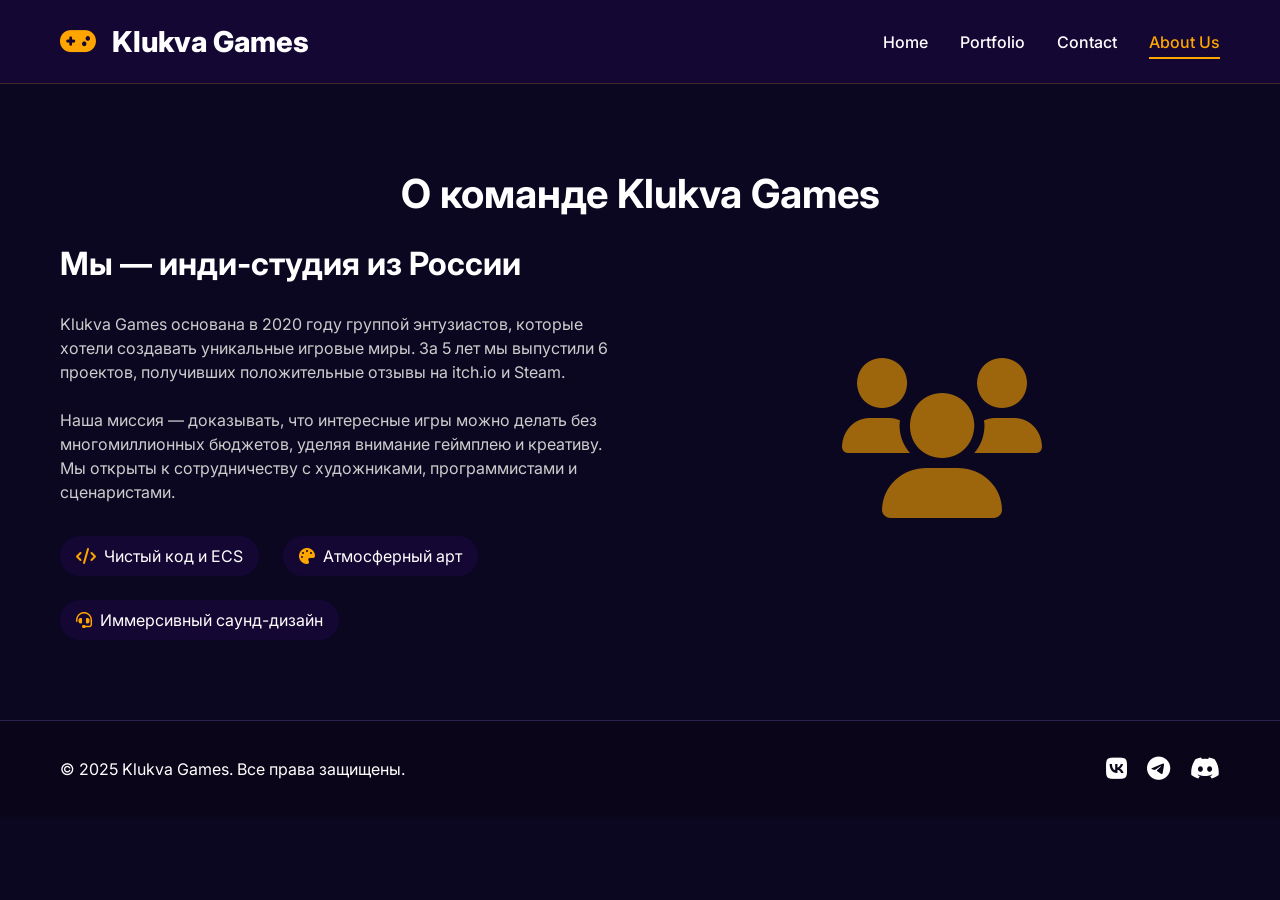
==== about.html @ 4b92cf93 "Add Maket" ====
<!DOCTYPE html>
<html lang="ru">
<head>
    <meta charset="UTF-8">
    <meta name="viewport" content="width=device-width, initial-scale=1.0">
    <title>Klukva Games | О нас</title>
    <link rel="stylesheet" href="https://cdnjs.cloudflare.com/ajax/libs/font-awesome/6.0.0-beta3/css/all.min.css">
    <link href="https://fonts.googleapis.com/css2?family=Inter:wght@400;500;600;700;800&display=swap" rel="stylesheet">
    <link rel="stylesheet" href="style.css">
</head>
<body>
    <header>
        <div class="container header-container">
            <div class="logo">
                <i class="fas fa-gamepad"></i> Klukva Games
            </div>
            <nav>
                <ul>
                    <li><a href="index.html">Home</a></li>
                    <li><a href="portfolio.html">Portfolio</a></li>
                    <li><a href="contact.html">Contact</a></li>
                    <li><a href="about.html" class="active">About Us</a></li>
                </ul>
            </nav>
            <div class="mobile-menu">
                <i class="fas fa-bars"></i>
            </div>
        </div>
    </header>

    <main>
        <section id="about">
            <div class="container">
                <h1 class="section-title">О команде Klukva Games</h1>
                <div class="about-content">
                    <div class="about-text">
                        <h2>Мы — инди-студия из России</h2>
                        <p>Klukva Games основана в 2020 году группой энтузиастов, которые хотели создавать уникальные игровые миры. За 5 лет мы выпустили 6 проектов, получивших положительные отзывы на itch.io и Steam.</p>
                        <p>Наша миссия — доказывать, что интересные игры можно делать без многомиллионных бюджетов, уделяя внимание геймплею и креативу. Мы открыты к сотрудничеству с художниками, программистами и сценаристами.</p>
                        <div class="team-values">
                            <div class="value">
                                <i class="fas fa-code"></i>
                                <span>Чистый код и ECS</span>
                            </div>
                            <div class="value">
                                <i class="fas fa-palette"></i>
                                <span>Атмосферный арт</span>
                            </div>
                            <div class="value">
                                <i class="fas fa-headset"></i>
                                <span>Иммерсивный саунд-дизайн</span>
                            </div>
                        </div>
                    </div>
                    <div class="about-image">
                        <i class="fas fa-users"></i>
                    </div>
                </div>
            </div>
        </section>
    </main>

    <footer>
        <div class="container">
            <p>&copy; 2025 Klukva Games. Все права защищены.</p>
            <div class="social">
                <a href="#"><i class="fab fa-vk"></i></a>
                <a href="#"><i class="fab fa-telegram"></i></a>
                <a href="#"><i class="fab fa-discord"></i></a>
            </div>
        </div>
    </footer>

    <script>
        const menuBtn = document.querySelector('.mobile-menu');
        const navUl = document.querySelector('nav ul');
        menuBtn.addEventListener('click', () => {
            navUl.classList.toggle('show');
        });
    </script>
</body>
</html>
---- style.css ----
/* ========== Базовые настройки ========== */
* {
    margin: 0;
    padding: 0;
    box-sizing: border-box;
}

body {
    font-family: 'Inter', sans-serif;
    background-color: #0B0721;
    color: #fff;
    line-height: 1.5;
}

.container {
    max-width: 1200px;
    margin: 0 auto;
    padding: 0 20px;
}

/* ========== Хедер и навигация ========== */
header {
    background-color: #150734;
    padding: 20px 0;
    position: sticky;
    top: 0;
    z-index: 100;
    border-bottom: 1px solid rgba(255, 165, 0, 0.2);
}

.header-container {
    display: flex;
    justify-content: space-between;
    align-items: center;
    flex-wrap: wrap;
}

.logo {
    font-size: 1.8rem;
    font-weight: 800;
    color: #fff;
}

.logo i {
    color: #FFA500;
    margin-right: 10px;
}

nav ul {
    display: flex;
    list-style: none;
    gap: 2rem;
}

nav ul li a {
    color: #fff;
    text-decoration: none;
    font-weight: 500;
    transition: 0.3s;
    padding-bottom: 5px;
    border-bottom: 2px solid transparent;
}

nav ul li a:hover,
nav ul li a.active {
    color: #FFA500;
    border-bottom-color: #FFA500;
}

.mobile-menu {
    display: none;
    font-size: 1.8rem;
    cursor: pointer;
    color: #FFA500;
}

/* ========== Кнопки ========== */
.btn {
    display: inline-block;
    padding: 12px 28px;
    border-radius: 0;
    font-weight: 600;
    text-decoration: none;
    transition: 0.3s;
    cursor: pointer;
    border: none;
}

.btn-primary {
    background-color: #FFA500;
    color: #150734;
}

.btn-primary:hover {
    background-color: #e69500;
    transform: translateY(-2px);
}

.btn-secondary {
    background-color: transparent;
    border: 2px solid #FFA500;
    color: #FFA500;
}

.btn-secondary:hover {
    background-color: #FFA500;
    color: #150734;
}

/* ========== Hero секция (Home) ========== */
#hero {
    padding: 80px 0;
    background: linear-gradient(135deg, #0B0721, #150734);
}

.hero-grid {
    display: grid;
    grid-template-columns: 1fr 1fr;
    align-items: center;
    gap: 3rem;
}

.hero-content h1 {
    font-size: 3rem;
    font-weight: 800;
    margin-bottom: 1.5rem;
    line-height: 1.2;
}

.hero-content h1 span {
    color: #FFA500;
}

.hero-content p {
    font-size: 1.1rem;
    color: #ddd;
    margin-bottom: 2rem;
}

.hero-buttons {
    display: flex;
    gap: 1rem;
}

.hero-image {
    text-align: center;
    font-size: 12rem;
    color: #FFA500;
    opacity: 0.7;
}

/* ========== Преимущества (Home) ========== */
#features {
    padding: 80px 0;
    background-color: #0B0721;
}

#features h2 {
    text-align: center;
    font-size: 2rem;
    margin-bottom: 3rem;
    color: #fff;
}

.features-grid {
    display: grid;
    grid-template-columns: repeat(auto-fit, minmax(250px, 1fr));
    gap: 2rem;
}

.feature-card {
    background-color: #150734;
    padding: 2rem;
    text-align: center;
    border-radius: 12px;
    transition: 0.3s;
}

.feature-card i {
    font-size: 3rem;
    color: #FFA500;
    margin-bottom: 1rem;
}

.feature-card h3 {
    margin-bottom: 0.5rem;
}

/* ========== Портфолио (сетка карточек) ========== */
#portfolio {
    padding: 80px 0;
}

.section-title {
    text-align: center;
    font-size: 2.5rem;
    margin-bottom: 1rem;
    color: #fff;
}

.section-subtitle {
    text-align: center;
    color: #ccc;
    margin-bottom: 3rem;
}

.portfolio-grid {
    display: grid;
    grid-template-columns: repeat(auto-fill, minmax(300px, 1fr));
    gap: 2rem;
}

.game-card {
    background-color: #150734;
    border-radius: 12px;
    overflow: hidden;
    transition: transform 0.3s, box-shadow 0.3s;
    box-shadow: 0 10px 20px rgba(0,0,0,0.3);
}

.game-card:hover {
    transform: translateY(-8px);
    box-shadow: 0 20px 30px rgba(0,0,0,0.5);
}

.card-img {
    height: 200px;
    display: flex;
    align-items: center;
    justify-content: center;
    font-size: 4rem;
    color: #FFA500;
    background-size: cover;
}

.card-content {
    padding: 1.5rem;
}

.card-content h3 {
    font-size: 1.4rem;
    margin-bottom: 0.75rem;
    color: #FFA500;
}

.card-content p {
    color: #ddd;
    font-size: 0.95rem;
}

/* ========== Страница контактов ========== */
#contact-page {
    padding: 80px 0;
}

.contact-grid {
    display: grid;
    grid-template-columns: 1fr 1fr;
    gap: 3rem;
    background-color: #150734;
    padding: 2rem;
    border-radius: 20px;
}

.contact-info h2 {
    font-size: 1.8rem;
    margin-bottom: 1rem;
}

.contact-info p {
    margin-bottom: 2rem;
    color: #ccc;
}

.contact-details {
    display: flex;
    flex-direction: column;
    gap: 1.5rem;
}

.contact-item {
    display: flex;
    align-items: center;
    gap: 1rem;
    font-size: 1.1rem;
}

.contact-item i {
    font-size: 1.5rem;
    color: #FFA500;
    width: 30px;
}

.contact-form form {
    display: flex;
    flex-direction: column;
    gap: 1rem;
}

.contact-form input,
.contact-form textarea {
    background-color: #0B0721;
    border: 1px solid #2a2350;
    padding: 12px;
    color: #fff;
    border-radius: 8px;
    font-family: inherit;
}

.contact-form input:focus,
.contact-form textarea:focus {
    outline: none;
    border-color: #FFA500;
}

.contact-form button {
    align-self: flex-start;
}

/* ========== Страница About ========== */
#about {
    padding: 80px 0;
}

.about-content {
    display: grid;
    grid-template-columns: 1fr 1fr;
    gap: 3rem;
    align-items: center;
}

.about-text h2 {
    font-size: 2rem;
    margin-bottom: 1.5rem;
}

.about-text p {
    margin-bottom: 1.5rem;
    color: #ccc;
}

.team-values {
    display: flex;
    flex-wrap: wrap;
    gap: 1.5rem;
    margin-top: 2rem;
}

.value {
    display: flex;
    align-items: center;
    gap: 0.5rem;
    background-color: #150734;
    padding: 0.5rem 1rem;
    border-radius: 40px;
}

.value i {
    color: #FFA500;
}

.about-image {
    text-align: center;
    font-size: 10rem;
    color: #FFA500;
    opacity: 0.6;
}

/* ========== Footer ========== */
footer {
    background-color: #0a0518;
    padding: 30px 0;
    text-align: center;
    border-top: 1px solid #2a2350;
}

footer .container {
    display: flex;
    justify-content: space-between;
    align-items: center;
    flex-wrap: wrap;
    gap: 1rem;
}

.social a {
    color: #fff;
    font-size: 1.5rem;
    margin-left: 1rem;
    transition: 0.3s;
}

.social a:hover {
    color: #FFA500;
}

/* ========== Адаптивность ========== */
@media (max-width: 768px) {
    .hero-grid, .contact-grid, .about-content {
        grid-template-columns: 1fr;
    }
    
    .hero-content h1 {
        font-size: 2.2rem;
    }
    
    .hero-image {
        font-size: 6rem;
    }
    
    nav ul {
        display: none;
        flex-direction: column;
        position: absolute;
        top: 70px;
        left: 0;
        width: 100%;
        background-color: #150734;
        padding: 1rem 0;
        text-align: center;
        border-bottom: 1px solid #FFA500;
    }
    
    nav ul.show {
        display: flex;
    }
    
    .mobile-menu {
        display: block;
    }
    
    .portfolio-grid {
        grid-template-columns: 1fr;
    }
    
    .btn {
        padding: 8px 20px;
    }
}

@media (min-width: 769px) and (max-width: 1024px) {
    .portfolio-grid {
        grid-template-columns: repeat(2, 1fr);
    }
}
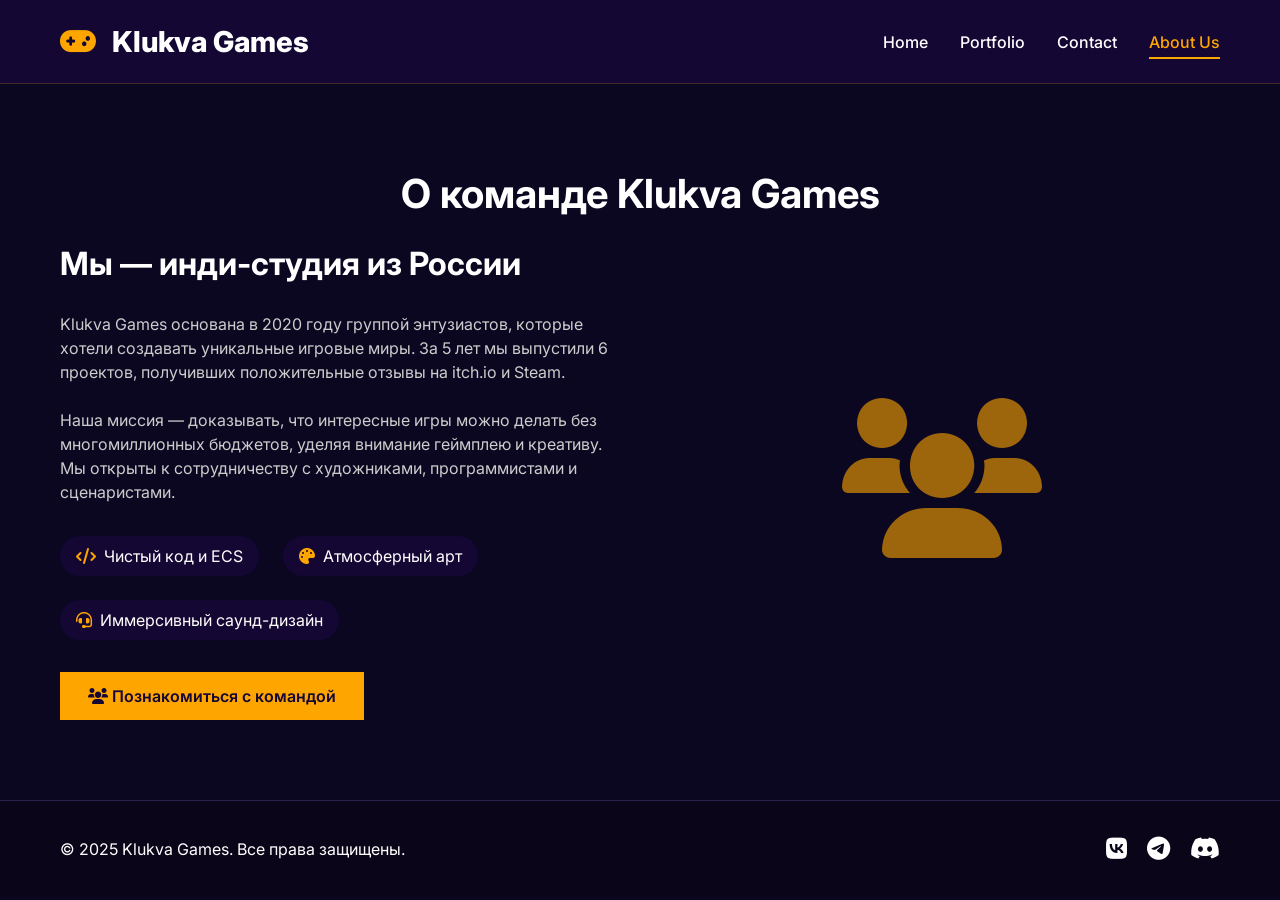
==== commit be355226: "add command page" ====
--- a/about.html
+++ b/about.html
@@ -51,6 +51,12 @@
                                 <span>Иммерсивный саунд-дизайн</span>
                             </div>
                         </div>
+                        <!-- Новая кнопка для перехода на страницу команды -->
+                        <div style="margin-top: 2rem;">
+                            <a href="command_describe.html" class="btn btn-primary">
+                                <i class="fas fa-users"></i> Познакомиться с командой
+                            </a>
+                        </div>
                     </div>
                     <div class="about-image">
                         <i class="fas fa-users"></i>
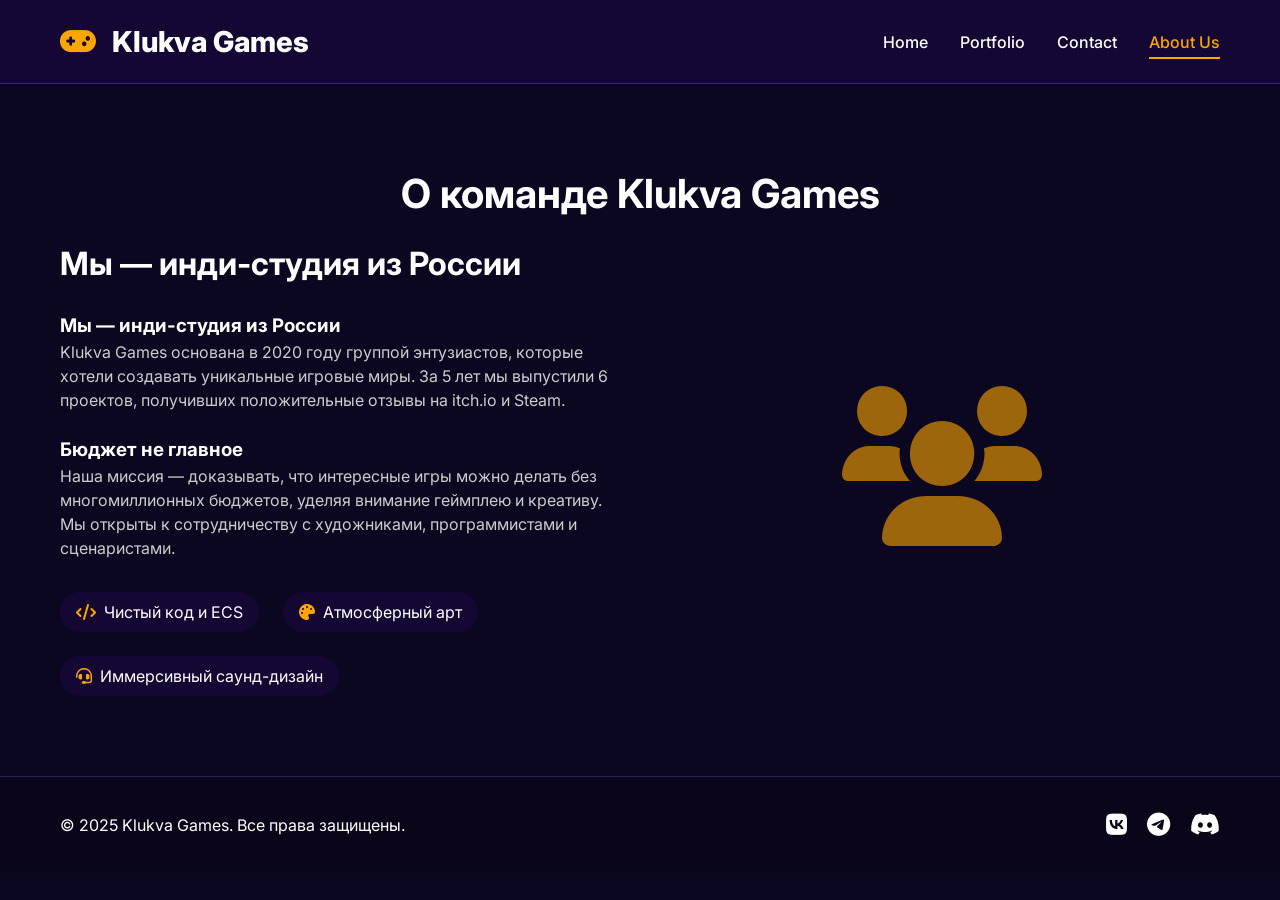
==== commit 3a567bf1: "Update about" ====
--- a/about.html
+++ b/about.html
@@ -35,7 +35,9 @@
                 <div class="about-content">
                     <div class="about-text">
                         <h2>Мы — инди-студия из России</h2>
+                        <h3>Мы — инди-студия из России</h3>
                         <p>Klukva Games основана в 2020 году группой энтузиастов, которые хотели создавать уникальные игровые миры. За 5 лет мы выпустили 6 проектов, получивших положительные отзывы на itch.io и Steam.</p>
+                        <h3>Бюджет не главное</h3>
                         <p>Наша миссия — доказывать, что интересные игры можно делать без многомиллионных бюджетов, уделяя внимание геймплею и креативу. Мы открыты к сотрудничеству с художниками, программистами и сценаристами.</p>
                         <div class="team-values">
                             <div class="value">
@@ -50,12 +52,6 @@
                                 <i class="fas fa-headset"></i>
                                 <span>Иммерсивный саунд-дизайн</span>
                             </div>
-                        </div>
-                        <!-- Новая кнопка для перехода на страницу команды -->
-                        <div style="margin-top: 2rem;">
-                            <a href="command_describe.html" class="btn btn-primary">
-                                <i class="fas fa-users"></i> Познакомиться с командой
-                            </a>
                         </div>
                     </div>
                     <div class="about-image">
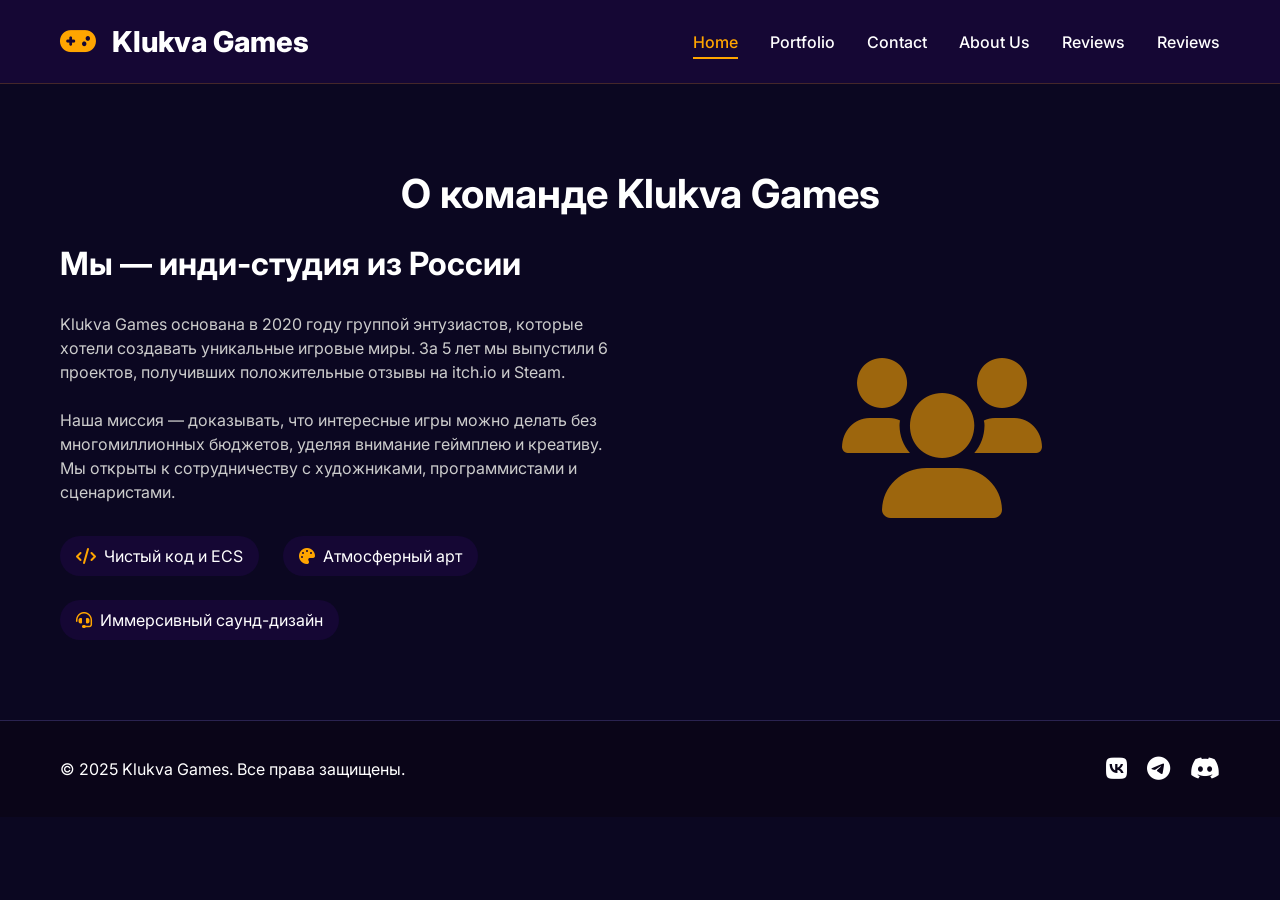
==== commit 8099d091: "Update headers links" ====
--- a/about.html
+++ b/about.html
@@ -16,10 +16,12 @@
             </div>
             <nav>
                 <ul>
-                    <li><a href="index.html">Home</a></li>
+                    <li><a href="index.html" class="active">Home</a></li>
                     <li><a href="portfolio.html">Portfolio</a></li>
                     <li><a href="contact.html">Contact</a></li>
-                    <li><a href="about.html" class="active">About Us</a></li>
+                    <li><a href="about.html">About Us</a></li>
+                    <li><a href="reviews.html">Reviews</a></li>
+                    <li><a href="price.html">Reviews</a></li>
                 </ul>
             </nav>
             <div class="mobile-menu">
@@ -35,9 +37,7 @@
                 <div class="about-content">
                     <div class="about-text">
                         <h2>Мы — инди-студия из России</h2>
-                        <h3>Мы — инди-студия из России</h3>
                         <p>Klukva Games основана в 2020 году группой энтузиастов, которые хотели создавать уникальные игровые миры. За 5 лет мы выпустили 6 проектов, получивших положительные отзывы на itch.io и Steam.</p>
-                        <h3>Бюджет не главное</h3>
                         <p>Наша миссия — доказывать, что интересные игры можно делать без многомиллионных бюджетов, уделяя внимание геймплею и креативу. Мы открыты к сотрудничеству с художниками, программистами и сценаристами.</p>
                         <div class="team-values">
                             <div class="value">
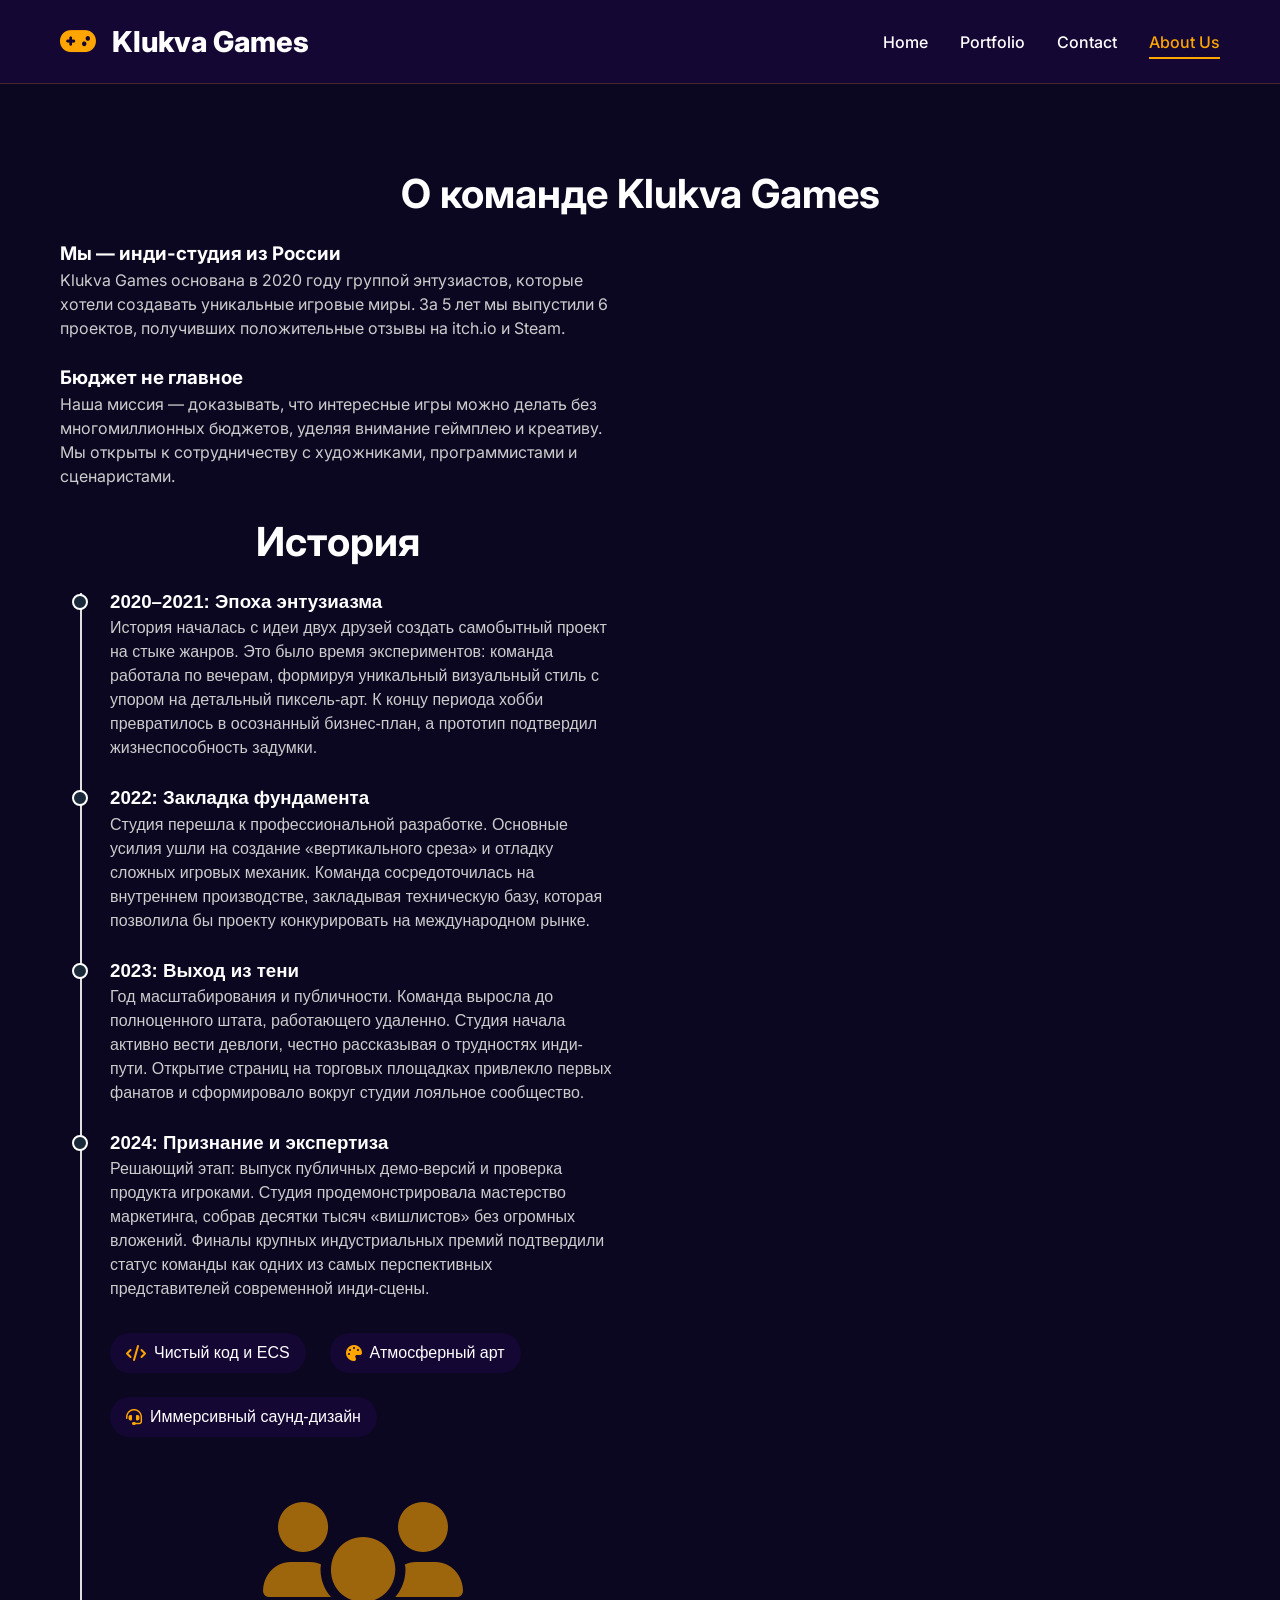
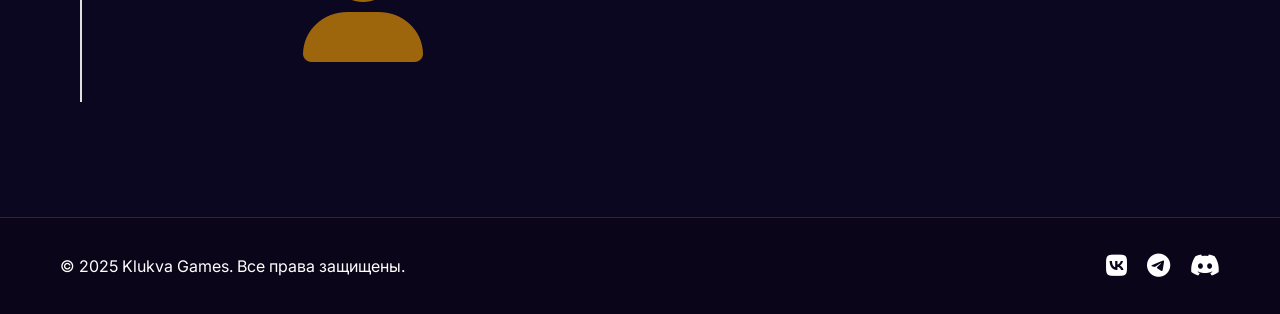
==== commit e6caadaf: "Update about" ====
--- a/about.html
+++ b/about.html
@@ -16,12 +16,10 @@
             </div>
             <nav>
                 <ul>
-                    <li><a href="index.html" class="active">Home</a></li>
+                    <li><a href="index.html">Home</a></li>
                     <li><a href="portfolio.html">Portfolio</a></li>
                     <li><a href="contact.html">Contact</a></li>
-                    <li><a href="about.html">About Us</a></li>
-                    <li><a href="reviews.html">Reviews</a></li>
-                    <li><a href="price.html">Reviews</a></li>
+                    <li><a href="about.html" class="active">About Us</a></li>
                 </ul>
             </nav>
             <div class="mobile-menu">
@@ -36,9 +34,31 @@
                 <h1 class="section-title">О команде Klukva Games</h1>
                 <div class="about-content">
                     <div class="about-text">
-                        <h2>Мы — инди-студия из России</h2>
+                        
+                        
+                        <h3>Мы — инди-студия из России</h3>
                         <p>Klukva Games основана в 2020 году группой энтузиастов, которые хотели создавать уникальные игровые миры. За 5 лет мы выпустили 6 проектов, получивших положительные отзывы на itch.io и Steam.</p>
+                        
+                        <h3>Бюджет не главное</h3>
                         <p>Наша миссия — доказывать, что интересные игры можно делать без многомиллионных бюджетов, уделяя внимание геймплею и креативу. Мы открыты к сотрудничеству с художниками, программистами и сценаристами.</p>
+                        
+                        <h1 class="section-title">История</h1>
+                        <div class="history-container">
+                        <div class="history-item">
+                            
+                        <h3>2020–2021: Эпоха энтузиазма</h3>
+                        <p>История началась с идеи двух друзей создать самобытный проект на стыке жанров. Это было время экспериментов: команда работала по вечерам, формируя уникальный визуальный стиль с упором на детальный пиксель-арт. К концу периода хобби превратилось в осознанный бизнес-план, а прототип подтвердил жизнеспособность задумки.</p>
+                        <div class="history-item">
+                        <h3>2022: Закладка фундамента</h3>
+                        <p>Студия перешла к профессиональной разработке. Основные усилия ушли на создание «вертикального среза» и отладку сложных игровых механик. Команда сосредоточилась на внутреннем производстве, закладывая техническую базу, которая позволила бы проекту конкурировать на международном рынке.</p>
+                        <div class="history-item">
+                        <h3>2023: Выход из тени</h3>
+                        <p>Год масштабирования и публичности. Команда выросла до полноценного штата, работающего удаленно. Студия начала активно вести девлоги, честно рассказывая о трудностях инди-пути. Открытие страниц на торговых площадках привлекло первых фанатов и сформировало вокруг студии лояльное сообщество.</p>
+                        <div class="history-item">
+                        <h3>2024: Признание и экспертиза</h3>
+                        <p>Решающий этап: выпуск публичных демо-версий и проверка продукта игроками. Студия продемонстрировала мастерство маркетинга, собрав десятки тысяч «вишлистов» без огромных вложений. Финалы крупных индустриальных премий подтвердили статус команды как одних из самых перспективных представителей современной инди-сцены.</p>
+                        </div>
+                        </div>
                         <div class="team-values">
                             <div class="value">
                                 <i class="fas fa-code"></i>
--- a/style.css
+++ b/style.css
@@ -441,4 +441,49 @@
     .portfolio-grid {
         grid-template-columns: repeat(2, 1fr);
     }
-}+}
+
+   .history-container {
+    position: relative;
+    /* 1. Устанавливаем отступ от линии до текста */
+    padding-left: 30px; 
+    margin-left: 20px;
+    font-family: sans-serif;
+  }
+
+  .history-container::before {
+    content: "";
+    position: absolute;
+    /* 2. Линия стоит в нулевой точке */
+    left: 0;
+    top: 5px;
+    bottom: 5px;
+    width: 2px;
+    background-color: #e0e0e0;
+  }
+
+  .history-item {
+    position: relative;
+    margin-bottom: 30px;
+  }
+
+  .history-item::before {
+    content: "";
+    position: absolute;
+    /* 3. Двигаем точку влево ровно на столько же, сколько padding у контейнера */
+    left: -30px; 
+    /* 4. Центрируем саму точку относительно линии */
+    transform: translateX(-50%);
+    
+    top: 6px;
+    width: 12px;
+    height: 12px;
+    background-color: #1a2a3a;
+    border: 2px solid white;
+    border-radius: 50%;
+    z-index: 2;
+  }
+  
+  .history-item:last-child::after {
+    display: none;
+  }
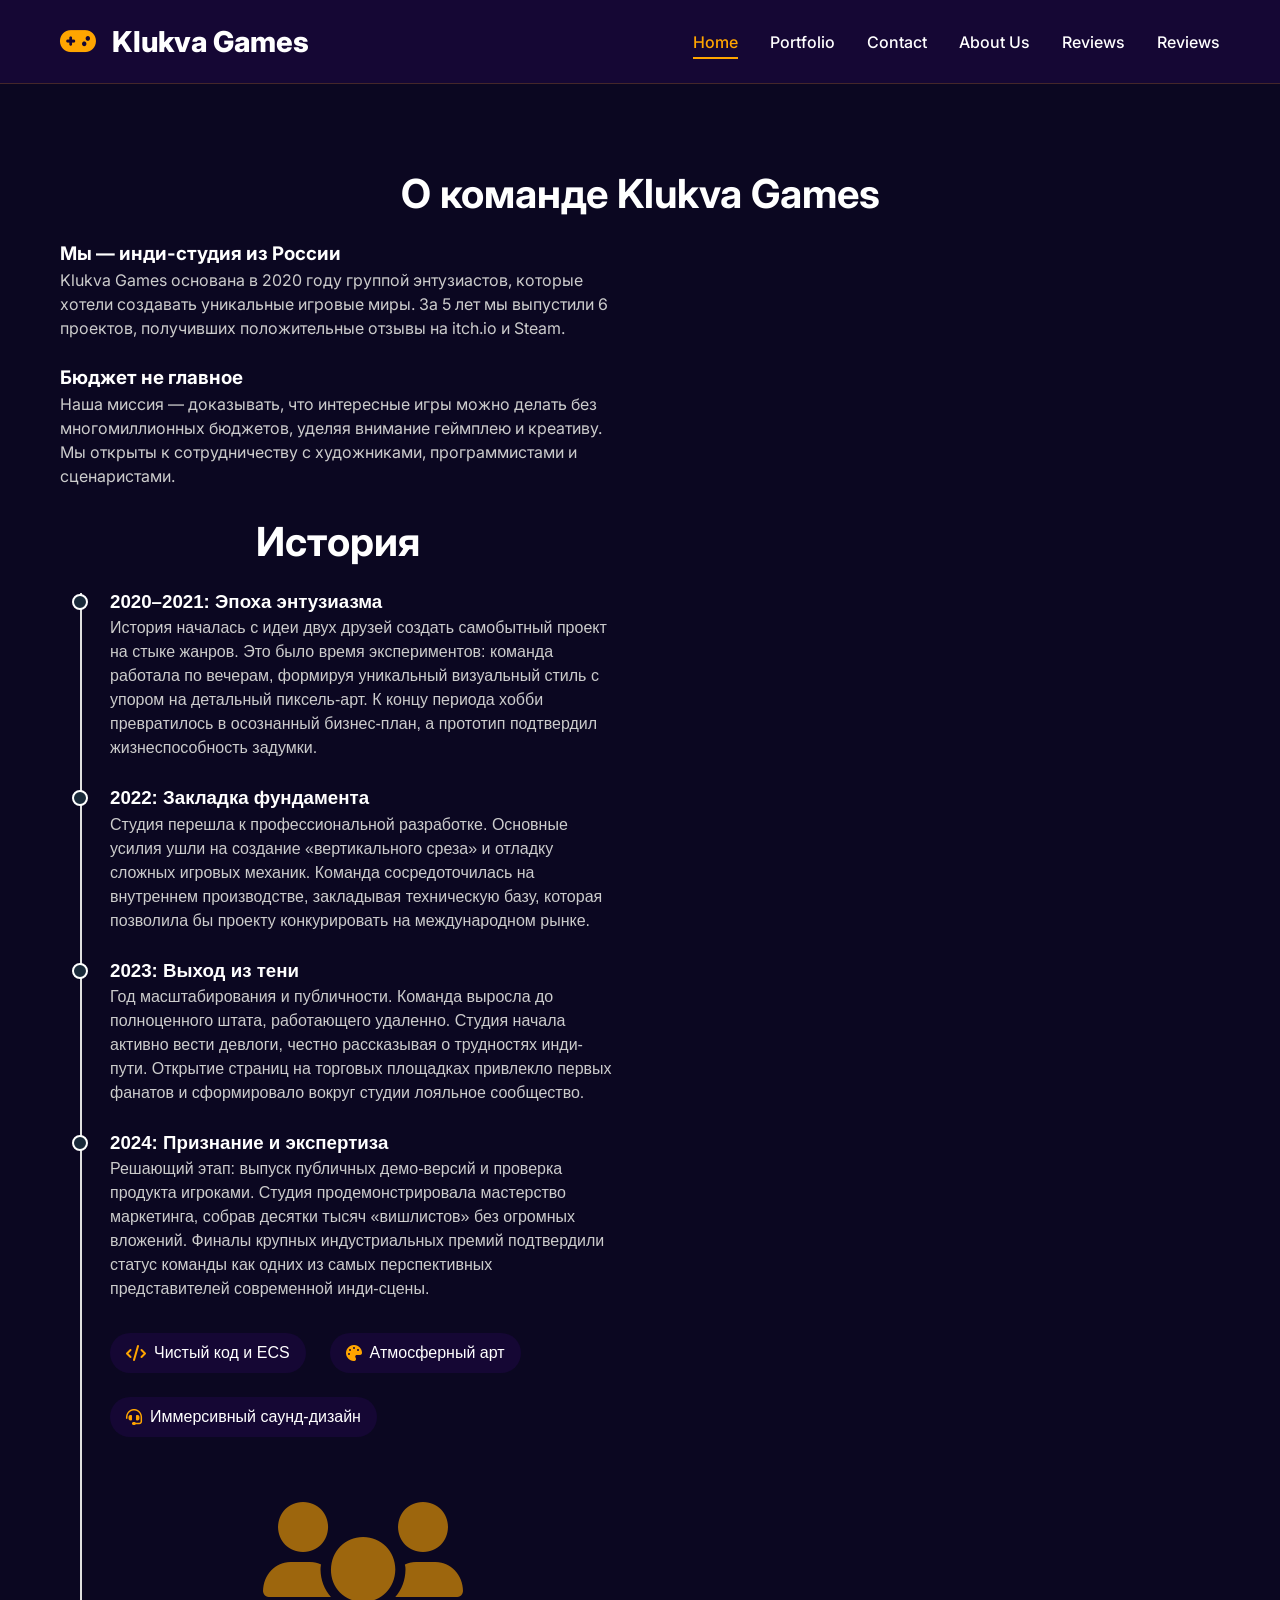
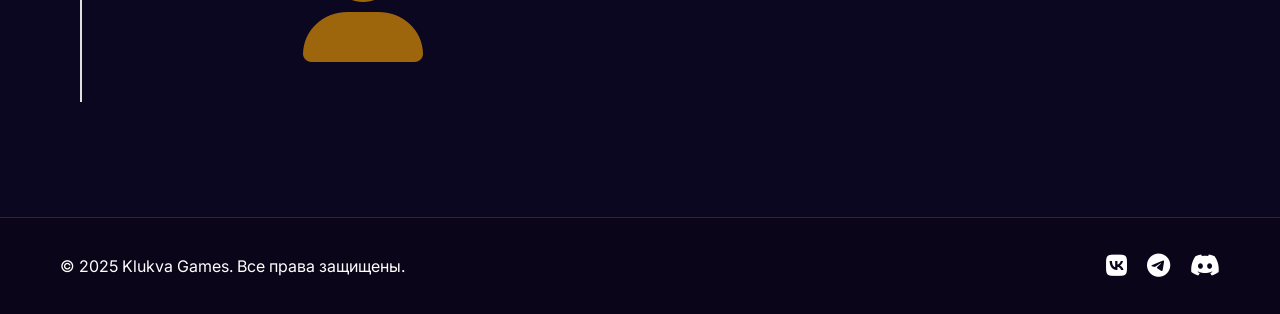
==== commit d9663981: "Merge branch 'feature/about_page'" ====
--- a/about.html
+++ b/about.html
@@ -16,10 +16,12 @@
             </div>
             <nav>
                 <ul>
-                    <li><a href="index.html">Home</a></li>
+                    <li><a href="index.html" class="active">Home</a></li>
                     <li><a href="portfolio.html">Portfolio</a></li>
                     <li><a href="contact.html">Contact</a></li>
-                    <li><a href="about.html" class="active">About Us</a></li>
+                    <li><a href="about.html">About Us</a></li>
+                    <li><a href="reviews.html">Reviews</a></li>
+                    <li><a href="price.html">Reviews</a></li>
                 </ul>
             </nav>
             <div class="mobile-menu">
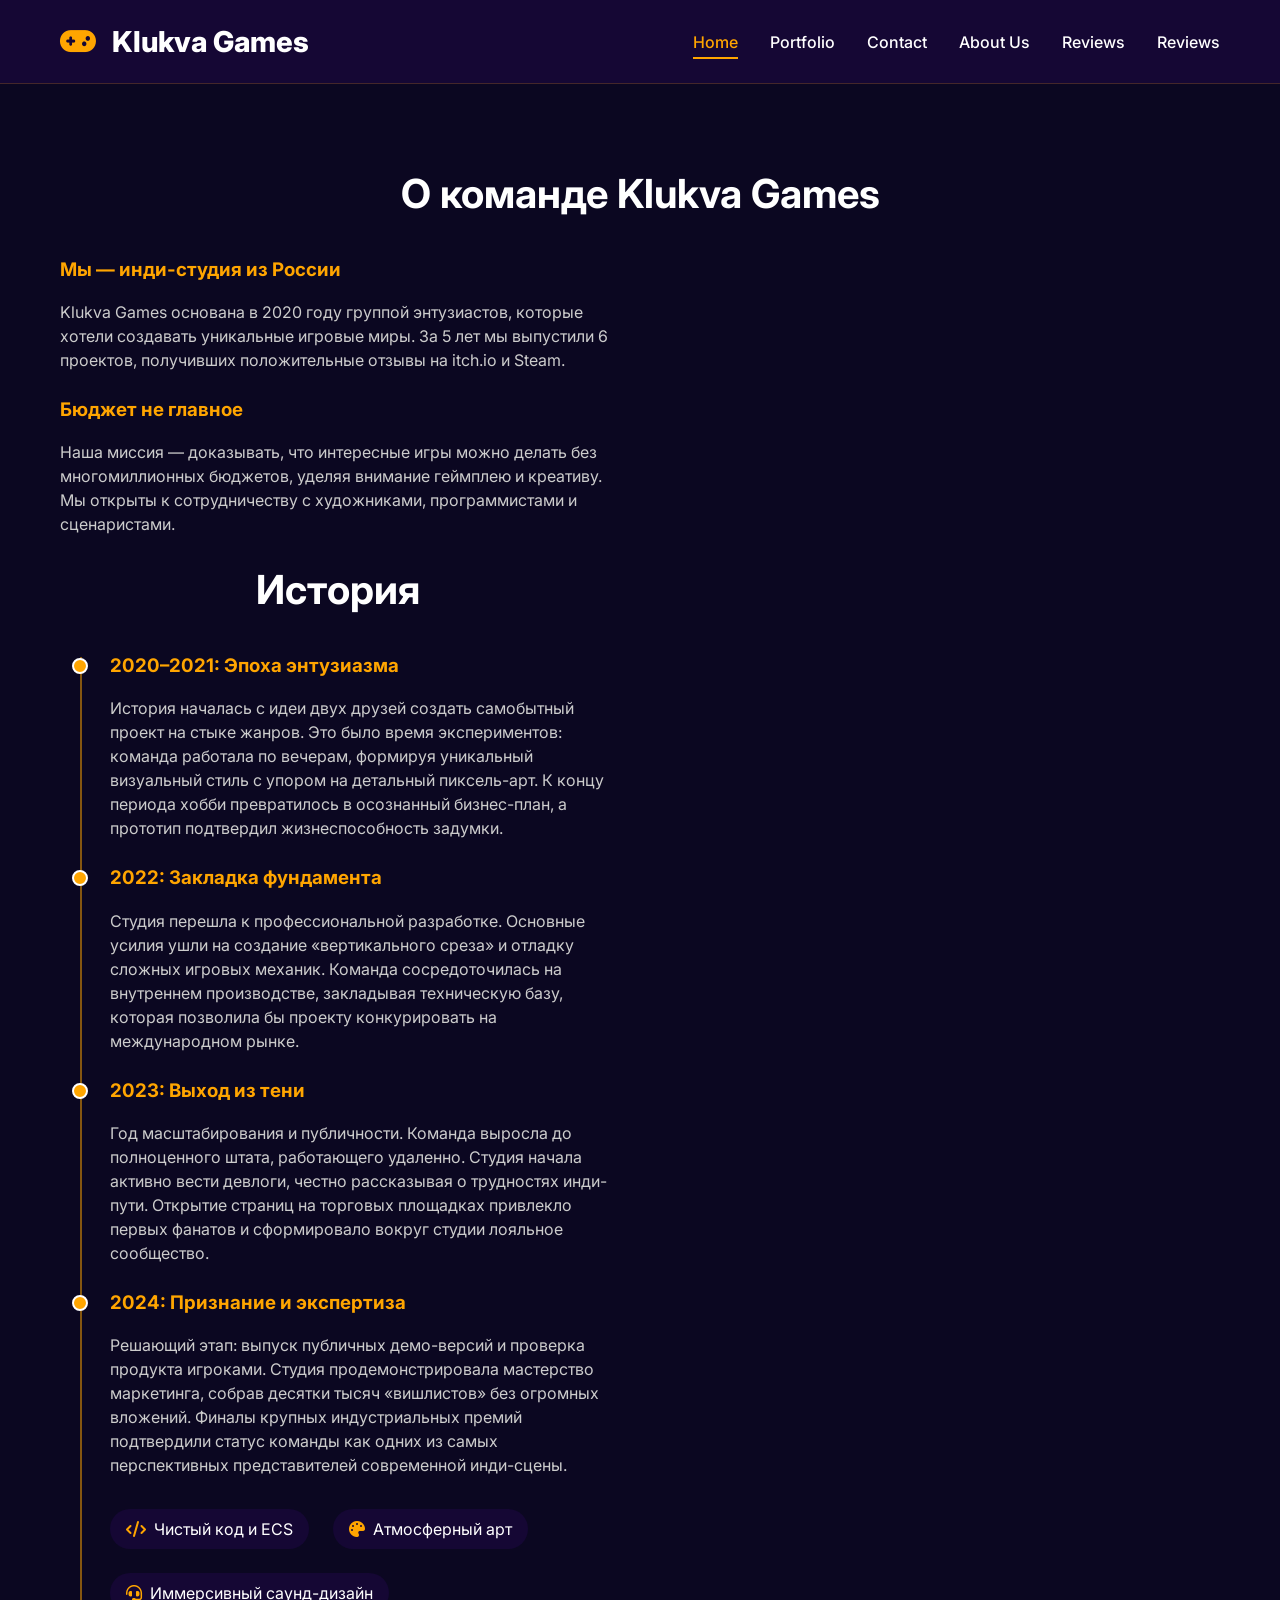
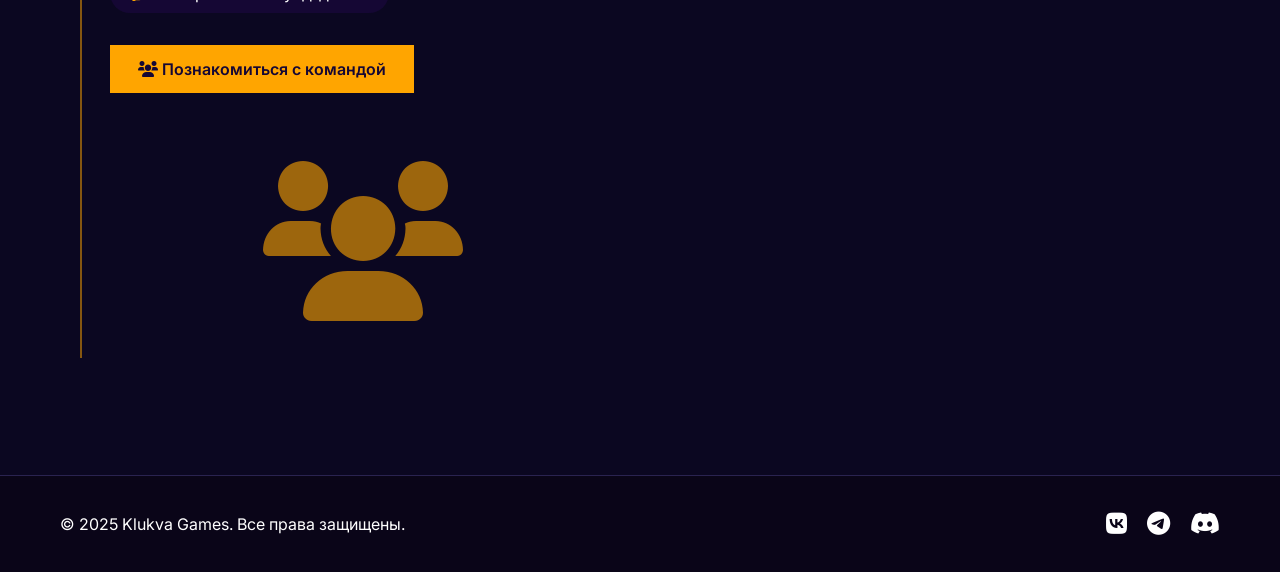
==== commit a7ac2152: "Merge branch 'main' into feature/describe_command" ====
--- a/about.html
+++ b/about.html
@@ -75,6 +75,12 @@
                                 <span>Иммерсивный саунд-дизайн</span>
                             </div>
                         </div>
+                        <!-- Новая кнопка для перехода на страницу команды -->
+                        <div style="margin-top: 2rem;">
+                            <a href="command_describe.html" class="btn btn-primary">
+                                <i class="fas fa-users"></i> Познакомиться с командой
+                            </a>
+                        </div>
                     </div>
                     <div class="about-image">
                         <i class="fas fa-users"></i>
--- a/style.css
+++ b/style.css
@@ -26,6 +26,14 @@
     top: 0;
     z-index: 100;
     border-bottom: 1px solid rgba(255, 165, 0, 0.2);
+    transition: all 0.3s ease;
+}
+
+/* Стиль для скролла (используется в index) */
+header.scrolled {
+    padding: 12px 0;
+    background-color: rgba(21, 7, 52, 0.95);
+    backdrop-filter: blur(10px);
 }
 
 .header-container {
@@ -248,6 +256,14 @@
     font-size: 0.95rem;
 }
 
+/* Стили для цен (price.html) */
+.price {
+    font-size: 1.8rem;
+    font-weight: 700;
+    color: #FFA500;
+    margin: 1rem 0;
+}
+
 /* ========== Страница контактов ========== */
 #contact-page {
     padding: 80px 0;
@@ -329,9 +345,10 @@
     align-items: center;
 }
 
-.about-text h2 {
-    font-size: 2rem;
-    margin-bottom: 1.5rem;
+.about-text h2, .about-text h3 {
+    margin-top: 1rem;
+    margin-bottom: 1rem;
+    color: #FFA500;
 }
 
 .about-text p {
@@ -364,6 +381,108 @@
     font-size: 10rem;
     color: #FFA500;
     opacity: 0.6;
+}
+
+/* Стили для истории (линия времени) */
+.history-container {
+    position: relative;
+    padding-left: 30px;
+    margin-left: 20px;
+    margin-top: 2rem;
+    margin-bottom: 2rem;
+}
+
+.history-container::before {
+    content: "";
+    position: absolute;
+    left: 0;
+    top: 5px;
+    bottom: 5px;
+    width: 2px;
+    background-color: #FFA500;
+    opacity: 0.5;
+}
+
+.history-item {
+    position: relative;
+    margin-bottom: 30px;
+}
+
+.history-item::before {
+    content: "";
+    position: absolute;
+    left: -30px;
+    transform: translateX(-50%);
+    top: 6px;
+    width: 12px;
+    height: 12px;
+    background-color: #FFA500;
+    border: 2px solid #fff;
+    border-radius: 50%;
+    z-index: 2;
+}
+
+/* ========== Спецэффекты для portfolio (радужная рамка) ========== */
+.rainbow-wrapper {
+    position: relative;
+    background: radial-gradient(circle at 10% 20%, #0a0f1f, #03050b);
+    padding: 20px;
+}
+
+.rainbow-border {
+    position: fixed;
+    top: 12px;
+    left: 12px;
+    right: 12px;
+    bottom: 12px;
+    pointer-events: none;
+    z-index: 999;
+    border-radius: 32px;
+    background: linear-gradient(135deg, #ff66cc, #ffcc33, #33ffcc, #3399ff, #ff66cc);
+    background-size: 300% 300%;
+    animation: borderWave 8s ease infinite;
+    padding: 3px;
+    mask: linear-gradient(#fff 0 0) content-box, linear-gradient(#fff 0 0);
+    -webkit-mask: linear-gradient(#fff 0 0) content-box, linear-gradient(#fff 0 0);
+    -webkit-mask-composite: xor;
+    mask-composite: exclude;
+}
+
+@keyframes borderWave {
+    0% { background-position: 0% 50%; }
+    50% { background-position: 100% 50%; }
+    100% { background-position: 0% 50%; }
+}
+
+/* Стеклянные карточки для портфолио (если нужно) */
+.glass-card {
+    background: rgba(18, 22, 45, 0.7);
+    backdrop-filter: blur(10px);
+    border: 1px solid rgba(255, 215, 120, 0.3);
+}
+
+/* ========== Эффекты появления (для index) ========== */
+.reveal {
+    opacity: 0;
+    transform: translateY(50px);
+    transition: 1s all ease;
+}
+
+.reveal.active {
+    opacity: 1;
+    transform: translateY(0);
+}
+
+/* ========== Canvas фон (index) ========== */
+#bg-canvas {
+    position: fixed;
+    top: 0;
+    left: 0;
+    width: 100%;
+    height: 100%;
+    z-index: -1;
+    opacity: 0.4;
+    pointer-events: none;
 }
 
 /* ========== Footer ========== */
@@ -418,6 +537,7 @@
         padding: 1rem 0;
         text-align: center;
         border-bottom: 1px solid #FFA500;
+        z-index: 200;
     }
     
     nav ul.show {
@@ -435,6 +555,10 @@
     .btn {
         padding: 8px 20px;
     }
+
+    .history-container {
+        margin-left: 0;
+    }
 }
 
 @media (min-width: 769px) and (max-width: 1024px) {
@@ -443,47 +567,121 @@
     }
 }
 
-   .history-container {
-    position: relative;
-    /* 1. Устанавливаем отступ от линии до текста */
-    padding-left: 30px; 
-    margin-left: 20px;
-    font-family: sans-serif;
-  }
-
-  .history-container::before {
-    content: "";
-    position: absolute;
-    /* 2. Линия стоит в нулевой точке */
-    left: 0;
-    top: 5px;
-    bottom: 5px;
-    width: 2px;
-    background-color: #e0e0e0;
-  }
-
-  .history-item {
-    position: relative;
-    margin-bottom: 30px;
-  }
-
-  .history-item::before {
-    content: "";
-    position: absolute;
-    /* 3. Двигаем точку влево ровно на столько же, сколько padding у контейнера */
-    left: -30px; 
-    /* 4. Центрируем саму точку относительно линии */
-    transform: translateX(-50%);
-    
-    top: 6px;
-    width: 12px;
-    height: 12px;
-    background-color: #1a2a3a;
-    border: 2px solid white;
-    border-radius: 50%;
-    z-index: 2;
-  }
-  
-  .history-item:last-child::after {
-    display: none;
-  }+/* ========== Отзывы ========== */
+.reviews-grid {
+    display: grid;
+    grid-template-columns: repeat(auto-fill, minmax(320px, 1fr));
+    gap: 2rem;
+    margin: 2rem 0;
+}
+
+.review-card {
+    background: rgba(21, 7, 52, 0.7);
+    backdrop-filter: blur(4px);
+    border: 1px solid rgba(255, 165, 0, 0.2);
+    border-radius: 24px;
+    padding: 1.8rem;
+    transition: transform 0.3s, box-shadow 0.3s;
+}
+
+.review-card:hover {
+    transform: translateY(-5px);
+    border-color: #FFA500;
+    box-shadow: 0 15px 30px rgba(0,0,0,0.4);
+}
+
+.game-badge {
+    display: inline-block;
+    background: rgba(255, 165, 0, 0.15);
+    color: #FFA500;
+    font-size: 0.75rem;
+    font-weight: 600;
+    text-transform: uppercase;
+    letter-spacing: 1px;
+    padding: 0.3rem 1rem;
+    border-radius: 30px;
+    margin-bottom: 1.2rem;
+    border-left: 3px solid #FFA500;
+}
+
+.review-text {
+    font-size: 1rem;
+    line-height: 1.5;
+    color: #ddd;
+    margin-bottom: 1.5rem;
+    quotes: "“" "”" "‘" "’";
+}
+
+.review-text::before {
+    content: "“";
+    font-size: 1.5rem;
+    color: #FFA500;
+    margin-right: 3px;
+}
+
+.review-text::after {
+    content: "”";
+    font-size: 1.5rem;
+    color: #FFA500;
+    margin-left: 3px;
+    vertical-align: bottom;
+}
+
+.reviewer {
+    display: flex;
+    align-items: center;
+    gap: 1rem;
+    border-top: 1px dashed rgba(255, 165, 0, 0.3);
+    padding-top: 1.2rem;
+    margin-top: auto;
+}
+
+.avatar {
+    width: 44px;
+    height: 44px;
+    background: #150734;
+    border-radius: 12px;
+    display: flex;
+    align-items: center;
+    justify-content: center;
+    font-weight: bold;
+    color: #FFA500;
+    border: 1px solid #FFA500;
+    text-transform: uppercase;
+}
+
+.reviewer-info {
+    flex: 1;
+}
+
+.reviewer-name {
+    font-weight: 700;
+    color: #fff;
+    font-size: 1rem;
+}
+
+.reviewer-meta {
+    display: flex;
+    align-items: center;
+    gap: 10px;
+    font-size: 0.8rem;
+    color: #aaa;
+    flex-wrap: wrap;
+}
+
+.stars {
+    color: #FFA500;
+    letter-spacing: 2px;
+}
+
+.platform {
+    background: #0B0721;
+    padding: 2px 8px;
+    border-radius: 20px;
+    font-size: 0.7rem;
+}
+
+.more-reviews {
+    text-align: center;
+    margin: 3rem 0;
+}
